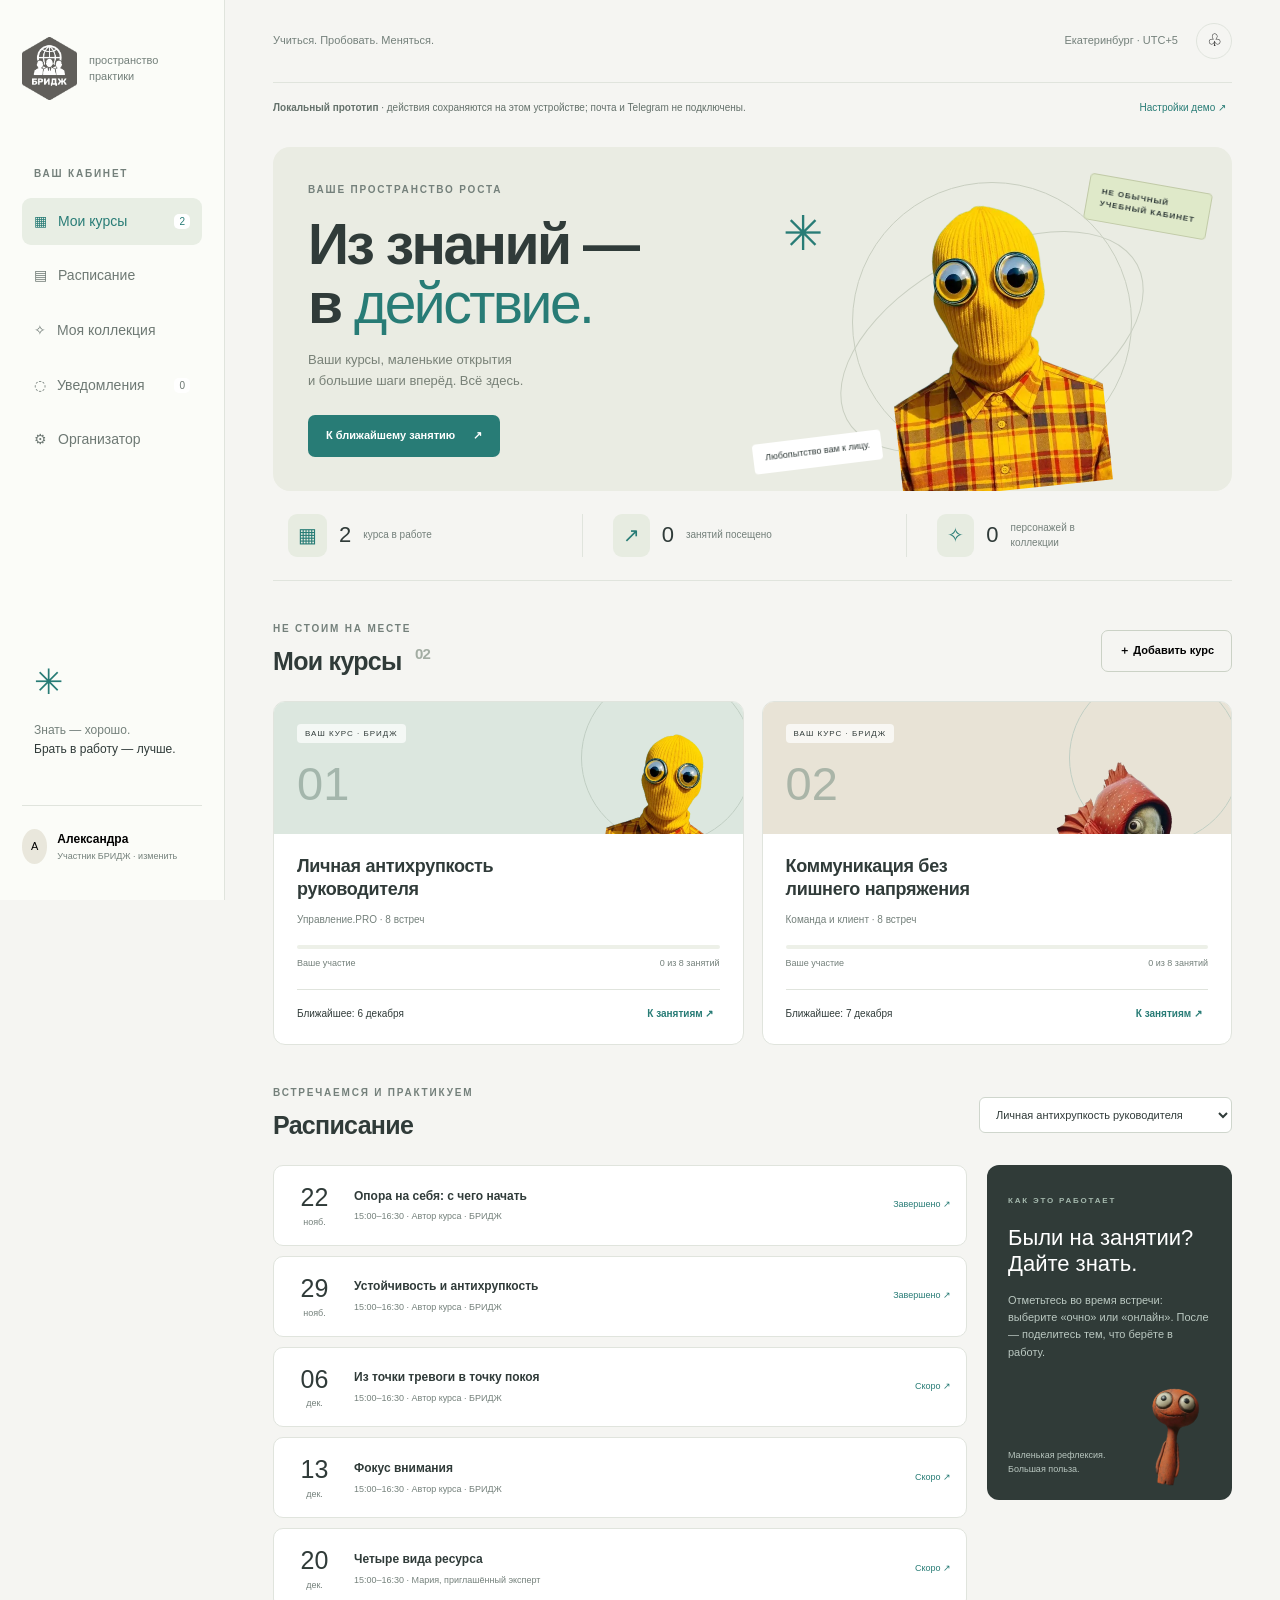
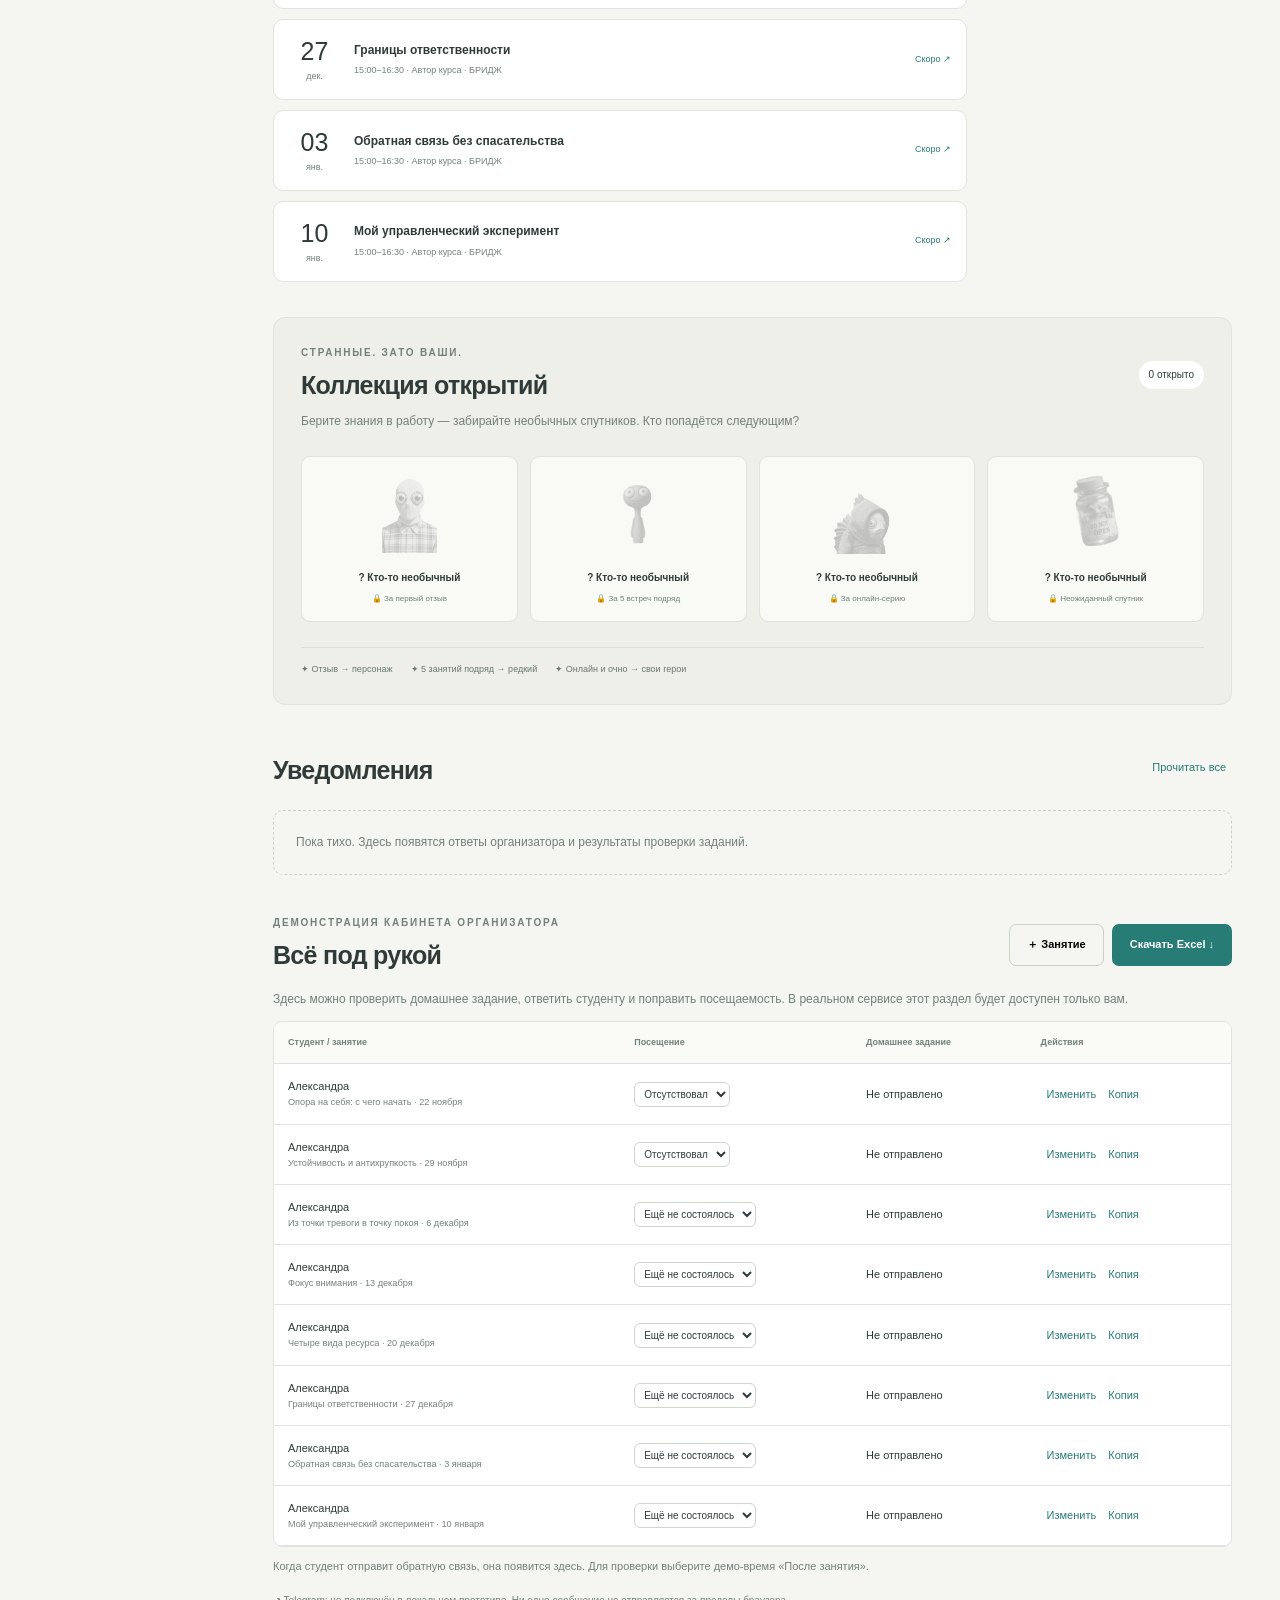
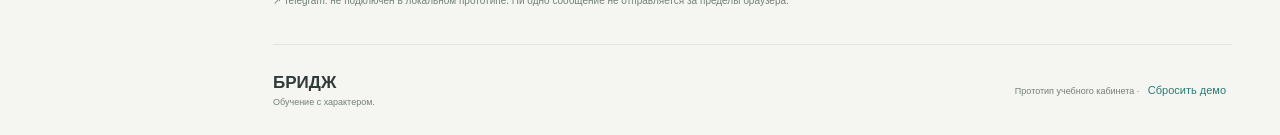
==== index.html @ 8d636d74 "Add BRIDGE learning dashboard demo for GitHub Pages" ====
<!doctype html>
<html lang="ru">
<head><meta charset="utf-8"><meta name="viewport" content="width=device-width, initial-scale=1"><meta name="theme-color" content="#287c76"><title>БРИДЖ — пространство практики</title><link rel="stylesheet" href="style.css"><script src="script.js" defer></script></head>
<body>
<div class="app">
<aside class="sidebar"><a class="brand" href="#courses"><img src="assets/logo.webp" alt="БРИДЖ"><span>пространство<br>практики</span></a><div class="side-label">ВАШ КАБИНЕТ</div><nav aria-label="Основная навигация"><a href="#courses" class="active">▦ <span>Мои курсы</span><span class="nav-count" id="course-count">2</span></a><a href="#schedule">▤ <span>Расписание</span></a><a href="#collection">✧ <span>Моя коллекция</span></a><a href="#notifications">◌ <span>Уведомления</span><span class="nav-count" id="unread-count">0</span></a><a href="#organizer">⚙ <span>Организатор</span></a></nav><div class="side-note"><span class="tiny-star">✳</span><p>Знать — хорошо.<br><strong>Брать в работу — лучше.</strong></p></div><button class="profile" id="profile-button" aria-label="Изменить профиль"><span class="avatar">АС</span><span><strong id="profile-name">Александра</strong><small>Участник БРИДЖ · изменить</small></span></button></aside>
<main>
<header class="topbar"><span>Учиться. Пробовать. Меняться.</span><div><span class="timezone">Екатеринбург · UTC+5</span><button class="icon-button" aria-label="Открыть уведомления" onclick="location.hash='notifications'">♧</button></div></header>
<div class="demo-bar"><span><b>Локальный прототип</b> · действия сохраняются на этом устройстве; почта и Telegram не подключены.</span><button id="demo-settings">Настройки демо ↗</button></div>
<section class="welcome" aria-labelledby="welcome-title"><div><div class="eyebrow">ВАШЕ ПРОСТРАНСТВО РОСТА</div><h1 id="welcome-title">Из знаний —<br>в <span>действие.</span></h1><p>Ваши курсы, маленькие открытия<br>и большие шаги вперёд. Всё здесь.</p><a href="#schedule" id="nearest-lesson" class="button primary">К ближайшему занятию <span>↗</span></a></div><div class="hero-art"><span class="orbit orbit-one"></span><span class="orbit orbit-two"></span><span class="hero-sticker">НЕ ОБЫЧНЫЙ<br>УЧЕБНЫЙ КАБИНЕТ</span><img src="assets/hero.webp" alt="Странный жёлтый персонаж в больших очках"><span class="art-caption">Любопытство вам к лицу.</span><span class="spark">✳</span></div></section>
<section class="stats" aria-label="Ваш прогресс"><div><span class="stat-icon">▦</span><strong id="stat-courses">2</strong><span>курса в работе</span></div><div><span class="stat-icon">↗</span><strong id="stat-attendance">0</strong><span>занятий посещено</span></div><div><span class="stat-icon">✧</span><strong id="stat-rewards">0</strong><span>персонажей в коллекции</span></div></section>
<section id="courses" class="section"><div class="section-heading"><div><div class="eyebrow">НЕ СТОИМ НА МЕСТЕ</div><h2>Мои курсы <span id="heading-count">02</span></h2></div><button class="button outline" id="join-button">＋ Добавить курс</button></div><div class="course-grid" id="course-grid"></div></section>
<section id="schedule" class="section"><div class="section-heading"><div><div class="eyebrow">ВСТРЕЧАЕМСЯ И ПРАКТИКУЕМ</div><h2>Расписание</h2></div><label class="sr-only" for="course-filter">Выберите курс</label><select id="course-filter"></select></div><div class="schedule-layout"><div id="lesson-list" class="lesson-list"></div><aside class="attendance-note"><span class="eyebrow">КАК ЭТО РАБОТАЕТ</span><h3>Были на занятии?<br>Дайте знать.</h3><p>Отметьтесь во время встречи: выберите «очно» или «онлайн». После — поделитесь тем, что берёте в работу.</p><div class="note-bottom"><span>Маленькая рефлексия.<br>Большая польза.</span><img src="assets/observer.webp" alt="Любопытный оранжевый наблюдатель"></div></aside></div></section>
<section id="collection" class="collection section"><div class="section-heading"><div><div class="eyebrow">СТРАННЫЕ. ЗАТО ВАШИ.</div><h2>Коллекция открытий</h2></div><span class="pill" id="collection-count">0 открыто</span></div><p class="section-intro">Берите знания в работу — забирайте необычных спутников. Кто попадётся следующим?</p><div id="reward-grid" class="reward-grid"></div><div class="milestones"><span>✦ Отзыв → персонаж</span><span>✦ 5 занятий подряд → редкий</span><span>✦ Онлайн и очно → свои герои</span></div></section>
<section id="notifications" class="section"><div class="section-heading"><h2>Уведомления</h2><button class="text-button" id="read-all">Прочитать все</button></div><div id="notification-list"></div></section>
<section id="organizer" class="section organizer"><div class="section-heading"><div><div class="eyebrow">ДЕМОНСТРАЦИЯ КАБИНЕТА ОРГАНИЗАТОРА</div><h2>Всё под рукой</h2></div><div class="button-row"><button class="button outline" id="new-lesson">＋ Занятие</button><button class="button primary" id="export-button">Скачать Excel ↓</button></div></div><p class="section-intro">Здесь можно проверить домашнее задание, ответить студенту и поправить посещаемость. В реальном сервисе этот раздел будет доступен только вам.</p><div class="table-wrap"><table><thead><tr><th>Студент / занятие</th><th>Посещение</th><th>Домашнее задание</th><th>Действия</th></tr></thead><tbody id="admin-table"></tbody></table></div><div id="admin-feedback"></div><div class="telegram-note">↗ Telegram: не подключён в локальном прототипе. Ни одно сообщение не отправляется за пределы браузера.</div></section>
<footer><a class="footer-brand" href="#">БРИДЖ<span>Обучение с характером.</span></a><span>Прототип учебного кабинета · <button class="text-button" id="reset-button">Сбросить демо</button></span></footer>
</main></div>
<dialog id="modal"><div class="modal-header"><h2 id="modal-title"></h2><button class="icon-button" id="close-modal" aria-label="Закрыть окно">✕</button></div><div id="modal-content"></div></dialog><div id="toast" role="status" aria-live="polite"></div>
</body></html>
---- style.css ----
:root{--bg:#f5f5f2;--paper:#fff;--ink:#303b39;--muted:#74807b;--line:#e0e4dd;--teal:#287c76;--lime:#dfe9c9;--dark:#303b38}*{box-sizing:border-box}html{scroll-behavior:smooth;scroll-padding-top:25px}body{margin:0;background:var(--bg);color:var(--ink);font-family:Arial,Helvetica,sans-serif;font-size:14px;line-height:1.55}button,input,textarea,select{font:inherit}button,a,select{-webkit-tap-highlight-color:transparent}button,a{touch-action:manipulation}button{cursor:pointer}a{color:inherit;text-decoration:none}button:focus-visible,a:focus-visible,input:focus-visible,select:focus-visible,textarea:focus-visible{outline:3px solid #78bcb5;outline-offset:3px}button:disabled{cursor:not-allowed;opacity:.5}.app{max-width:1600px;margin:auto;display:grid;grid-template-columns:225px minmax(0,1fr)}.sidebar{background:#fbfcf8;border-right:1px solid var(--line);padding:36px 22px;height:100vh;position:sticky;top:0;display:flex;flex-direction:column}.brand{display:flex;align-items:center;gap:12px;margin-bottom:65px}.brand img{width:55px;height:65px;object-fit:contain}.brand span{font-size:11px;line-height:1.4;color:var(--muted)}.side-label,.eyebrow{font-size:10px;font-weight:700;letter-spacing:1.8px;color:var(--muted)}.side-label{padding-left:12px;margin-bottom:16px}nav{display:grid;gap:7px}nav a{padding:13px 12px;border-radius:9px;display:flex;align-items:center;gap:11px;color:#6e7974}nav a:hover,nav a.active{background:#e8eeE4;color:var(--teal)}.nav-count{font-size:10px;border-radius:5px;background:#fff;padding:0 5px;margin-left:auto}.side-note{margin-top:auto;padding:35px 12px;color:var(--muted);font-size:12px}.tiny-star{font-size:35px;color:var(--teal)}.side-note strong{color:var(--ink);font-weight:500}.profile{background:none;border:0;border-top:1px solid var(--line);padding:22px 0 0;display:flex;gap:10px;text-align:left;align-items:center}.avatar{background:#e9e7dc;border-radius:50%;padding:9px;font-size:11px}.profile strong{font-size:12px}.profile small{display:block;color:var(--muted);font-size:9px}main{padding:0 48px;min-width:0}.topbar{height:83px;display:flex;align-items:center;justify-content:space-between;border-bottom:1px solid var(--line);font-size:11px;color:var(--muted)}.topbar>div{display:flex;align-items:center;gap:18px}.icon-button{border:1px solid var(--line);background:transparent;width:36px;height:36px;border-radius:50%;font-size:17px}.demo-bar{margin-top:16px;display:flex;gap:10px;justify-content:space-between;align-items:center;font-size:10px;color:#64716b}.demo-bar button{border:0;background:none;color:var(--teal);font-size:10px;white-space:nowrap}.welcome{margin-top:30px;display:grid;grid-template-columns:1fr 1fr;min-height:330px;border-radius:17px;background:#eaece3;overflow:hidden}.welcome>div:first-child{padding:35px 0 34px 35px;z-index:1}h1{font-size:57px;line-height:1.03;letter-spacing:-2.5px;margin:18px 0}h1 span{font-weight:400;color:var(--teal)}.welcome p{font-size:13px;color:#788177;margin-bottom:24px}.button{min-height:42px;padding:11px 17px;display:inline-flex;align-items:center;justify-content:center;gap:18px;border-radius:7px;border:1px solid transparent;font-weight:600;font-size:11px;transition:.15s}.button:hover{transform:translateY(-1px);filter:brightness(.96)}.primary{background:var(--teal);color:white}.outline{border-color:#cbd2c6;background:transparent}.hero-art{position:relative;min-width:0;display:flex;align-items:flex-end;justify-content:center;isolation:isolate}.hero-art img{height:315px;max-width:90%;object-fit:contain;position:relative;z-index:1;transform:rotate(-6deg)}.orbit{position:absolute;width:280px;height:280px;border:1px solid #c8cec0;border-radius:50%;top:35px;left:50%;transform:translateX(-50%)}.orbit-two{width:330px;height:180px;top:105px;transform:translateX(-50%) rotate(-28deg)}.hero-sticker{position:absolute;top:36px;right:22px;transform:rotate(10deg);background:var(--lime);padding:10px 13px;font-size:8px;font-weight:bold;letter-spacing:1px;z-index:2;border:1px solid #c1caa7;border-radius:4px}.art-caption{position:absolute;bottom:24px;left:0;z-index:2;background:white;padding:8px 12px;transform:rotate(-7deg);font-size:9px;border-radius:4px}.spark{position:absolute;left:30px;top:50px;font-size:48px;color:var(--teal)}.stats{display:grid;grid-template-columns:repeat(3,1fr);gap:15px;padding:23px 0;border-bottom:1px solid var(--line)}.stats>div{display:flex;gap:12px;align-items:center;border-right:1px solid var(--line);padding-left:15px}.stats>div:last-child{border:0}.stat-icon{background:#e7ece1;color:var(--teal);padding:6px 10px;border-radius:9px;font-size:20px}.stats strong{font-size:22px;font-weight:500}.stats>div>span:last-child{font-size:10px;color:var(--muted);max-width:100px}.section{padding-top:40px;scroll-margin-top:15px}.section-heading{display:flex;justify-content:space-between;align-items:center;gap:15px;margin-bottom:20px}.section-heading h2{margin:6px 0 0;font-size:25px;letter-spacing:-.7px;font-weight:600}.section-heading h2 span{color:#a3ada3;font-size:15px;vertical-align:top;margin-left:7px}.course-grid{display:grid;grid-template-columns:repeat(2,minmax(0,1fr));gap:18px}.course-card{background:var(--paper);border:1px solid var(--line);border-radius:12px;overflow:hidden}.course-visual{position:relative;height:132px;background:#dce7df;overflow:hidden;padding:19px 23px}.course-visual.sand{background:#e8e3d6}.course-visual img{height:170px;position:absolute;right:18px;top:16px;transform:rotate(9deg)}.course-visual:before{content:'';position:absolute;width:170px;height:170px;border:1px solid #c0cec3;border-radius:50%;right:-10px;top:-30px}.course-tag{background:#ffffffb3;font-size:8px;letter-spacing:1px;padding:5px 8px;border-radius:4px;position:relative}.course-number{font-size:47px;font-weight:400;line-height:1;color:#6d877b;margin-top:17px;opacity:.5}.course-body{padding:21px 23px}.course-body h3{font-size:18px;line-height:1.3;max-width:240px;margin:0 0 8px;letter-spacing:-.3px}.course-body p{color:var(--muted);font-size:10px}.progress-line{height:4px;background:#edf0e8;border-radius:4px;margin:18px 0 8px}.progress-line span{height:100%;background:var(--teal);display:block;border-radius:4px}.progress-caption{display:flex;justify-content:space-between;font-size:9px;color:var(--muted)}.course-footer{border-top:1px solid var(--line);margin-top:18px;padding-top:15px;display:flex;justify-content:space-between;align-items:center;font-size:10px}.course-footer button{border:0;background:none;color:var(--teal);font-weight:bold}.schedule-layout{display:grid;grid-template-columns:1fr 245px;gap:20px}.lesson-list{display:grid;align-content:start;gap:10px}.lesson-row{display:grid;grid-template-columns:51px 1fr auto;gap:14px;align-items:center;padding:17px 15px;background:white;border:1px solid var(--line);border-radius:10px;cursor:pointer;text-align:left;width:100%;color:var(--ink)}.lesson-row:hover{border-color:#7fa99c}.date-box{text-align:center;line-height:1.15}.date-box strong{font-size:25px;font-weight:500;display:block}.date-box span{font-size:9px;color:var(--muted)}.lesson-title{font-size:12px;font-weight:600;display:block}.lesson-meta{display:block;color:var(--muted);font-size:9px;margin-top:5px}.lesson-state{color:var(--teal);font-size:9px;text-align:right}.attendance-note{background:#303b38;color:white;border-radius:12px;padding:23px 21px;overflow:hidden}.attendance-note .eyebrow{color:#a4b8ad;font-size:8px}.attendance-note h3{font-size:22px;line-height:1.2;font-weight:500;margin:15px 0}.attendance-note p{font-size:11px;color:#bac8c1;max-width:210px}.note-bottom{display:flex;align-items:flex-end;justify-content:space-between;margin-top:25px;font-size:9px;color:#b8c6bf;height:91px}.note-bottom img{height:135px;margin-bottom:-24px;transform:rotate(9deg)}select,input,textarea{border:1px solid #cfd6cd;border-radius:6px;background:white;padding:10px 12px;color:var(--ink);max-width:100%}select{font-size:11px}.section-intro{font-size:12px;color:var(--muted);margin-top:-5px}.collection{margin-top:35px;padding:27px;border:1px solid var(--line);border-radius:12px;background:#eeefe8}.collection .section-heading{margin-bottom:12px}.pill{font-size:10px;background:white;padding:6px 10px;border-radius:20px}.reward-grid{display:grid;grid-template-columns:repeat(4,minmax(0,1fr));gap:12px;margin:25px 0}.reward-card{text-align:center;background:#ffffffa3;border:1px solid #e0e3d7;border-radius:9px;padding:14px 7px}.reward-card img{height:83px;max-width:100%;object-fit:contain}.reward-card.locked img{filter:grayscale(1);opacity:.25}.reward-card strong{display:block;font-size:10px;margin-top:10px}.reward-card small{font-size:8px;color:var(--muted)}.milestones{border-top:1px solid #d9dece;padding-top:15px;display:flex;gap:18px;font-size:9px;color:#6b786c;flex-wrap:wrap}.text-button{border:0;background:none;color:var(--teal);font-size:11px;padding:6px}.notification{padding:15px;border:1px solid var(--line);background:white;border-radius:9px;margin-bottom:8px;font-size:12px}.notification.unread{border-left:3px solid var(--teal)}.empty{border:1px dashed #cbd3c7;border-radius:10px;padding:22px;color:var(--muted);font-size:12px}.organizer{padding-bottom:35px}.button-row{display:flex;gap:8px;flex-wrap:wrap}.table-wrap{overflow:auto;background:white;border:1px solid var(--line);border-radius:9px}table{border-collapse:collapse;width:100%;font-size:11px;min-width:580px}th,td{text-align:left;padding:14px;border-bottom:1px solid var(--line)}th{font-size:9px;color:var(--muted);background:#fafbf7}td small{display:block;color:var(--muted)}td select{padding:5px;font-size:10px}.telegram-note{font-size:10px;color:var(--muted);margin-top:18px}.admin-review{border:1px solid var(--line);background:white;border-radius:9px;padding:18px;margin-top:15px}.admin-review h4{margin:0 0 10px}.admin-review p{white-space:pre-wrap;font-size:12px}.answer-form{display:flex;gap:8px;margin-top:12px}.answer-form input{flex:1;min-width:0}footer{border-top:1px solid var(--line);padding:25px 0;display:flex;justify-content:space-between;align-items:center;font-size:9px;color:var(--muted)}.footer-brand{font-weight:bold;color:var(--ink);font-size:17px}.footer-brand span{display:block;font-weight:400;font-size:9px;color:var(--muted)}dialog{border:0;border-radius:15px;padding:26px;width:min(760px,94vw);max-height:90dvh;overflow:auto;color:var(--ink);box-shadow:0 20px 100px #132a2a33}dialog::backdrop{background:#20363299;backdrop-filter:blur(4px)}.modal-header{display:flex;align-items:flex-start;justify-content:space-between;gap:15px}.modal-header h2{font-size:24px;line-height:1.2;margin:0 0 20px}.field{display:grid;gap:6px;margin-bottom:15px;font-size:12px}.field input,.field textarea,.field select{width:100%}textarea{min-height:95px;resize:vertical}.form-grid{display:grid;grid-template-columns:1fr 1fr;gap:0 15px}.form-hint{color:var(--muted);font-size:11px}.lesson-banner{display:flex;align-items:center;justify-content:space-between;background:#e9eee4;border-radius:10px;padding:18px;gap:15px;margin-bottom:18px}.lesson-banner img{height:95px;max-width:30%;object-fit:contain}.lesson-banner p{margin:5px 0;font-size:12px}.modal-section{border-top:1px solid var(--line);padding-top:20px;margin-top:22px}.modal-section h3{margin:0 0 12px;font-size:18px}.notice{background:#e8eee4;padding:12px;border-radius:7px;font-size:12px}.choices{display:grid;grid-template-columns:1fr 1fr;gap:10px;margin:12px 0}.choice{display:flex;align-items:center;gap:10px;border:2px solid var(--line);padding:14px;border-radius:9px;font-size:12px;cursor:pointer}.choice:has(input:checked){border-color:var(--teal);background:#edf5ef}.choice small{display:block;font-size:10px;color:var(--muted)}.choice input{accent-color:var(--teal);flex-shrink:0}fieldset{border:0;padding:0;margin:0}legend{font-size:13px;font-weight:600}.review-body{white-space:pre-wrap;font-size:12px}.reply{padding:12px;border-left:2px solid var(--teal);background:#f1f5ee;margin:10px 0;font-size:12px;white-space:pre-wrap}.success{color:var(--teal)}#toast{position:fixed;bottom:24px;left:50%;transform:translate(-50%,20px);background:var(--dark);color:white;padding:13px 20px;border-radius:8px;z-index:5;opacity:0;pointer-events:none;transition:.2s;max-width:90vw;font-size:12px}#toast.show{opacity:1;transform:translate(-50%,0)}.sr-only{position:absolute;width:1px;height:1px;overflow:hidden;clip:rect(0,0,0,0)}
@media(min-width:1450px){main{padding:0 65px}.welcome{min-height:390px}.hero-art img{height:365px}.welcome>div:first-child{padding-top:43px}h1{font-size:68px}}
@media(max-width:1100px){.app{grid-template-columns:185px 1fr}.sidebar{padding:25px 14px}main{padding:0 27px}.schedule-layout{grid-template-columns:1fr}.attendance-note{display:none}h1{font-size:49px}.hero-art img{height:285px}.hero-sticker{right:9px;font-size:7px}.spark{left:0}.stats>div{padding-left:0;gap:8px}.stats>div>span:last-child{font-size:9px}}
@media(max-width:760px){.app{display:block}.sidebar{height:auto;position:relative;padding:12px 18px;border:0;border-bottom:1px solid var(--line)}.brand{margin:0;gap:8px}.brand img{width:35px;height:41px}.brand span{font-size:9px}.side-label,.side-note,.profile{display:none}nav{display:flex;margin:13px -4px 0;gap:3px;overflow-x:auto}nav a{white-space:nowrap;font-size:10px;gap:5px;padding:9px 8px}nav a:last-child{margin-left:auto}.nav-count{display:none}main{padding:0 18px}.topbar{height:49px;font-size:9px}.topbar .icon-button{display:none}.timezone{font-size:8px}.demo-bar{font-size:9px;align-items:flex-start}.demo-bar button{font-size:9px;white-space:normal;min-width:75px}.welcome{margin-top:20px;min-height:296px;grid-template-columns:1.15fr 1fr}.welcome>div:first-child{padding:25px 0 25px 20px}.eyebrow{font-size:8px;letter-spacing:1.2px}h1{font-size:40px;letter-spacing:-1.6px}.welcome p{font-size:11px}.welcome .button{padding:10px 12px;font-size:10px;gap:9px}.hero-art img{height:218px;max-width:115%;margin-right:5px}.orbit{width:170px;height:210px;top:60px}.orbit-two{width:210px;height:120px;top:110px}.hero-sticker{top:34px;right:10px;font-size:6px;padding:7px;letter-spacing:.5px}.spark{left:2px;top:85px;font-size:30px}.art-caption{font-size:7px;left:-9px;bottom:16px;padding:6px}.stats{gap:7px;padding:17px 0}.stat-icon{display:none}.stats strong{font-size:23px}.stats>div{gap:7px}.stats>div>span:last-child{font-size:9px}.section{padding-top:29px}.section-heading{gap:8px;align-items:center}.section-heading h2{font-size:23px}.section-heading .button{font-size:10px;padding:9px 10px;gap:5px;min-height:38px}.course-grid{gap:12px}.course-visual{height:105px;padding:14px}.course-visual img{height:133px;right:0}.course-tag{font-size:6px;padding:4px}.course-number{font-size:35px;margin-top:14px}.course-body{padding:15px 13px}.course-body h3{font-size:15px}.course-body p{font-size:9px}.course-footer{font-size:8px;gap:5px}.course-footer button{font-size:9px}.course-footer>span{max-width:60px}.progress-caption{font-size:8px}.lesson-row{padding:14px 10px;gap:9px;grid-template-columns:39px 1fr auto}.lesson-title{font-size:11px}.lesson-state{font-size:8px;max-width:65px}.lesson-meta{font-size:8px}.date-box strong{font-size:23px}#course-filter{max-width:150px;font-size:10px}.collection{padding:20px 15px;margin-top:27px}.collection .section-heading h2{font-size:21px}.reward-grid{grid-template-columns:repeat(2,1fr)}.reward-card img{height:100px}.reward-card strong{font-size:11px}.reward-card small{font-size:9px}.milestones{font-size:9px;gap:9px}.section-intro{font-size:11px}.organizer .section-heading{align-items:flex-start;flex-direction:column}.organizer .button-row{width:100%}.organizer .button-row .button{flex:1}footer{gap:15px}.choices,.form-grid{grid-template-columns:1fr}dialog{padding:20px 16px}.modal-header h2{font-size:21px}.answer-form{flex-wrap:wrap}.hero-art{overflow:visible}.lesson-banner{padding:12px}}
@media(prefers-reduced-motion:reduce){html{scroll-behavior:auto}*{transition:none!important}}
.attendance-note{align-self:start;min-height:310px}
@media(max-width:760px){
 .welcome{display:block;position:relative;min-height:340px}
 .welcome>div:first-child{padding:25px 20px 32px;position:relative}
 .welcome h1{font-size:39px;max-width:100%;line-height:1.08}
 .welcome p{max-width:175px;font-size:11px;margin-top:18px;margin-bottom:25px}
 .hero-art{position:absolute;bottom:0;right:0;width:155px;height:185px}
 .hero-art img{height:185px;max-width:100%;margin:0;transform:rotate(-6deg)}
 .orbit{width:170px;height:170px;top:-40px}.orbit-two{width:190px;height:90px;top:0}
 .hero-sticker{top:-29px;right:9px}.spark{left:18px;top:-25px;font-size:26px}.art-caption{display:none}
 .profile{display:flex;position:absolute;right:18px;top:13px;border:0;padding:0;gap:0}.profile>span:last-child{display:none}.avatar{padding:11px}
 nav a{min-height:40px}.hero-art .hero-sticker{font-size:5px}
}
@media(max-width:360px){.welcome h1{font-size:33px}.hero-art{width:120px}.hero-art img{height:160px}.welcome .button{font-size:9px;padding:9px;gap:4px}.welcome p{max-width:150px}}
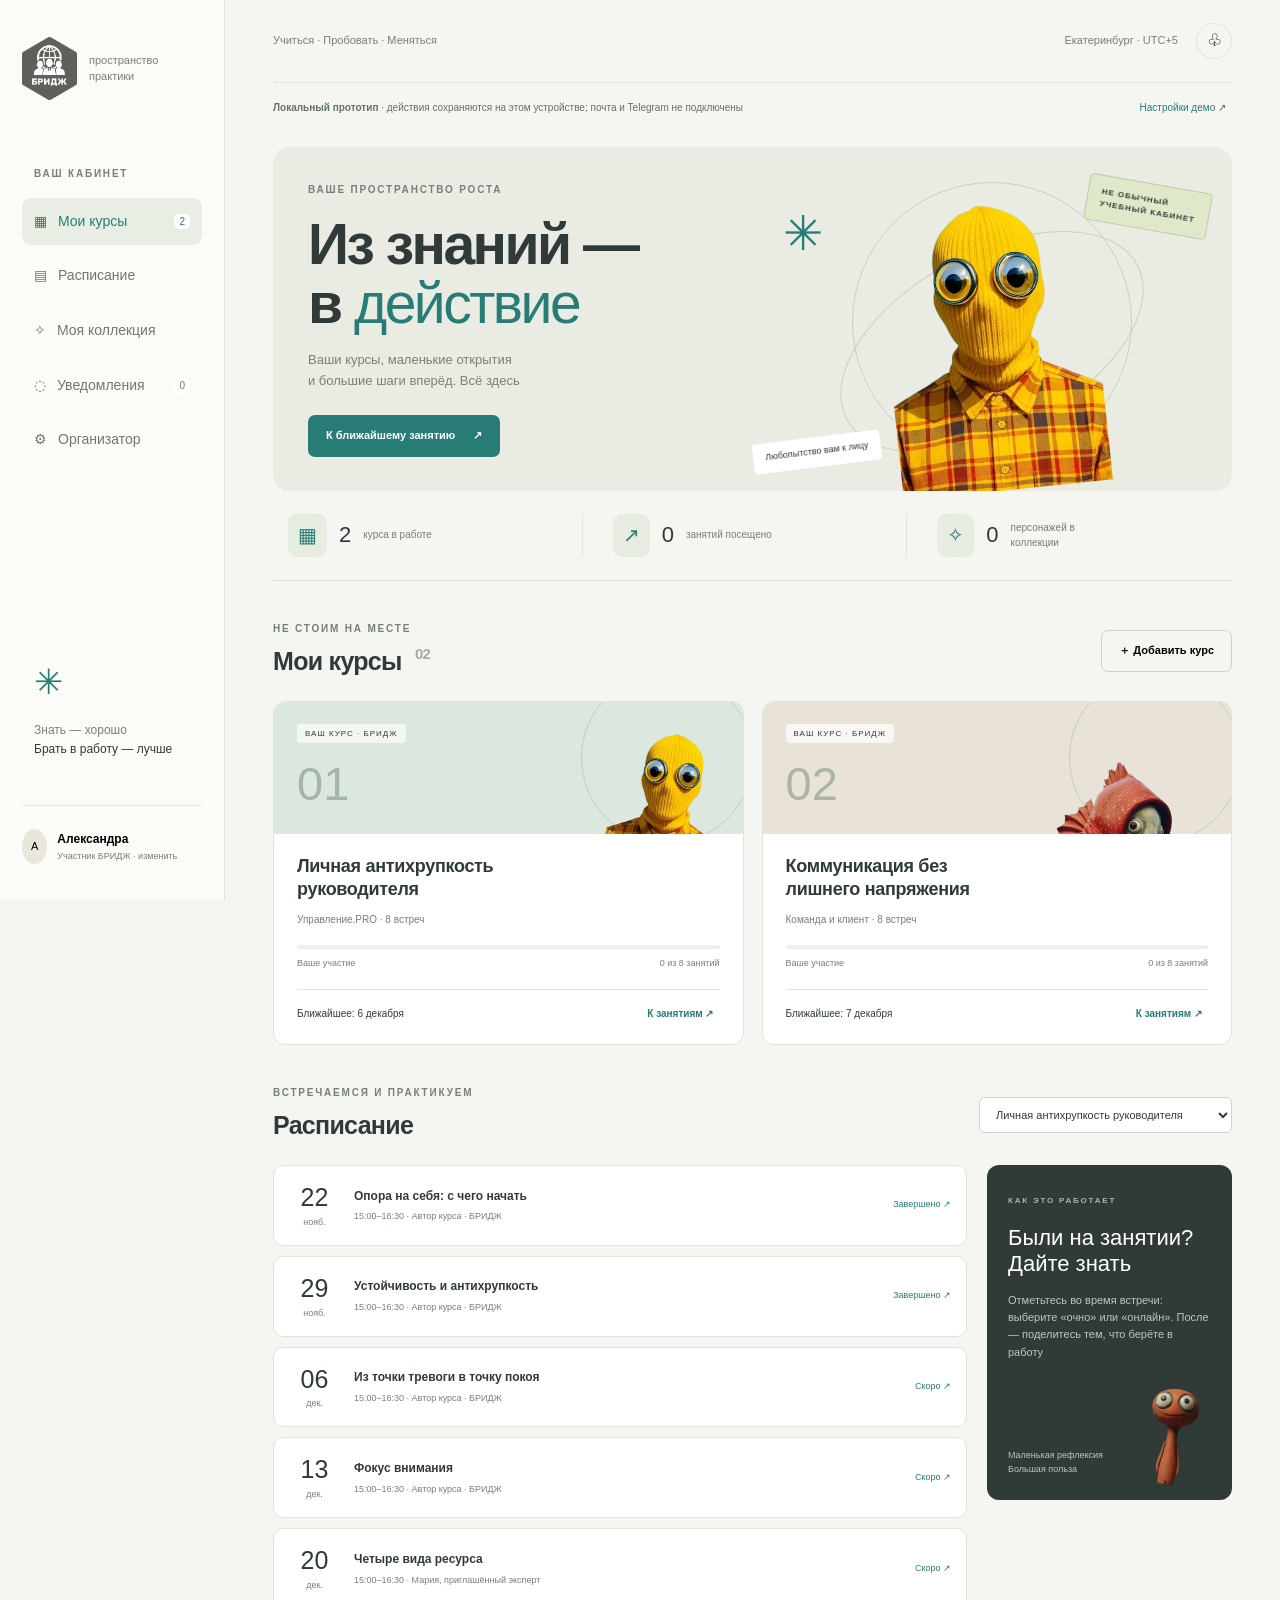
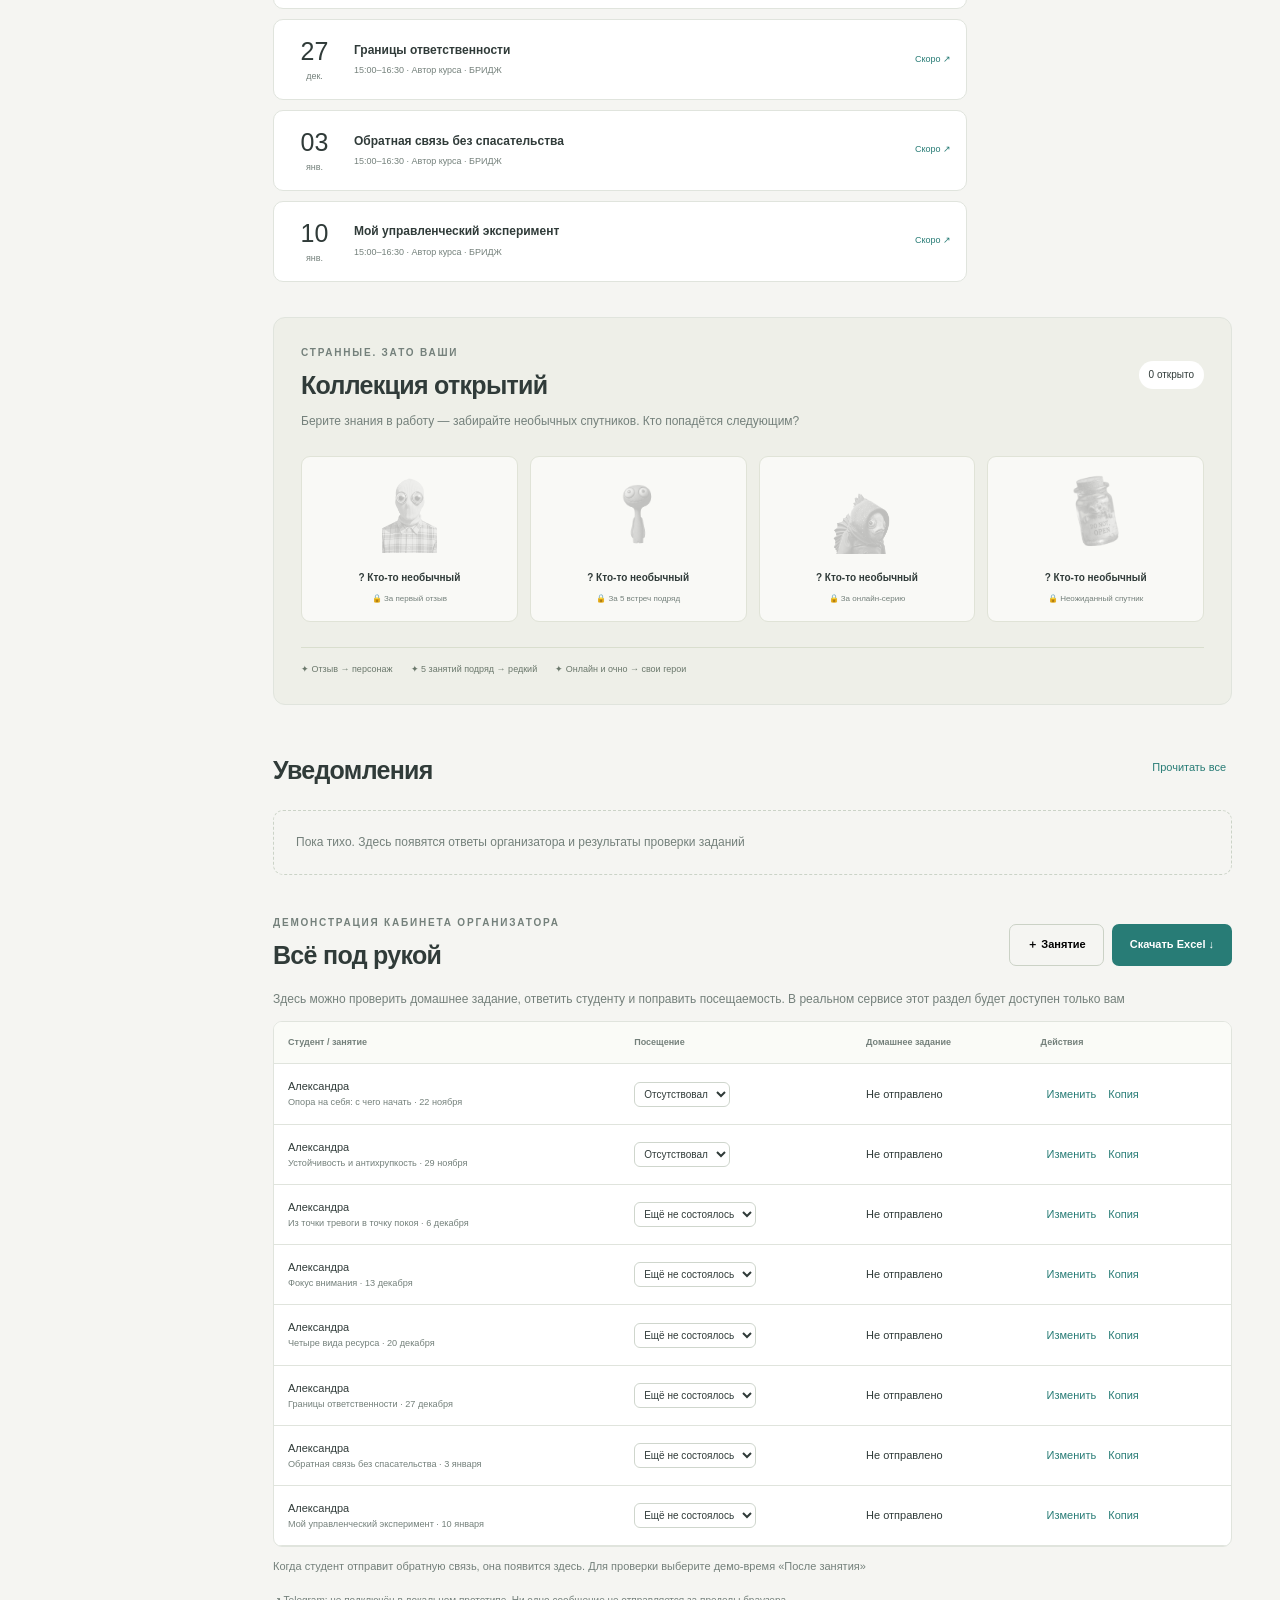
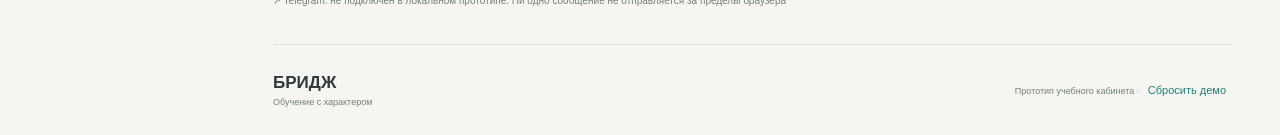
==== commit 0bac598f: "Remove terminal periods from interface copy" ====
--- a/index.html
+++ b/index.html
@@ -3,18 +3,18 @@
 <head><meta charset="utf-8"><meta name="viewport" content="width=device-width, initial-scale=1"><meta name="theme-color" content="#287c76"><title>БРИДЖ — пространство практики</title><link rel="stylesheet" href="style.css"><script src="script.js" defer></script></head>
 <body>
 <div class="app">
-<aside class="sidebar"><a class="brand" href="#courses"><img src="assets/logo.webp" alt="БРИДЖ"><span>пространство<br>практики</span></a><div class="side-label">ВАШ КАБИНЕТ</div><nav aria-label="Основная навигация"><a href="#courses" class="active">▦ <span>Мои курсы</span><span class="nav-count" id="course-count">2</span></a><a href="#schedule">▤ <span>Расписание</span></a><a href="#collection">✧ <span>Моя коллекция</span></a><a href="#notifications">◌ <span>Уведомления</span><span class="nav-count" id="unread-count">0</span></a><a href="#organizer">⚙ <span>Организатор</span></a></nav><div class="side-note"><span class="tiny-star">✳</span><p>Знать — хорошо.<br><strong>Брать в работу — лучше.</strong></p></div><button class="profile" id="profile-button" aria-label="Изменить профиль"><span class="avatar">АС</span><span><strong id="profile-name">Александра</strong><small>Участник БРИДЖ · изменить</small></span></button></aside>
+<aside class="sidebar"><a class="brand" href="#courses"><img src="assets/logo.webp" alt="БРИДЖ"><span>пространство<br>практики</span></a><div class="side-label">ВАШ КАБИНЕТ</div><nav aria-label="Основная навигация"><a href="#courses" class="active">▦ <span>Мои курсы</span><span class="nav-count" id="course-count">2</span></a><a href="#schedule">▤ <span>Расписание</span></a><a href="#collection">✧ <span>Моя коллекция</span></a><a href="#notifications">◌ <span>Уведомления</span><span class="nav-count" id="unread-count">0</span></a><a href="#organizer">⚙ <span>Организатор</span></a></nav><div class="side-note"><span class="tiny-star">✳</span><p>Знать — хорошо<br><strong>Брать в работу — лучше</strong></p></div><button class="profile" id="profile-button" aria-label="Изменить профиль"><span class="avatar">АС</span><span><strong id="profile-name">Александра</strong><small>Участник БРИДЖ · изменить</small></span></button></aside>
 <main>
-<header class="topbar"><span>Учиться. Пробовать. Меняться.</span><div><span class="timezone">Екатеринбург · UTC+5</span><button class="icon-button" aria-label="Открыть уведомления" onclick="location.hash='notifications'">♧</button></div></header>
-<div class="demo-bar"><span><b>Локальный прототип</b> · действия сохраняются на этом устройстве; почта и Telegram не подключены.</span><button id="demo-settings">Настройки демо ↗</button></div>
-<section class="welcome" aria-labelledby="welcome-title"><div><div class="eyebrow">ВАШЕ ПРОСТРАНСТВО РОСТА</div><h1 id="welcome-title">Из знаний —<br>в <span>действие.</span></h1><p>Ваши курсы, маленькие открытия<br>и большие шаги вперёд. Всё здесь.</p><a href="#schedule" id="nearest-lesson" class="button primary">К ближайшему занятию <span>↗</span></a></div><div class="hero-art"><span class="orbit orbit-one"></span><span class="orbit orbit-two"></span><span class="hero-sticker">НЕ ОБЫЧНЫЙ<br>УЧЕБНЫЙ КАБИНЕТ</span><img src="assets/hero.webp" alt="Странный жёлтый персонаж в больших очках"><span class="art-caption">Любопытство вам к лицу.</span><span class="spark">✳</span></div></section>
+<header class="topbar"><span>Учиться · Пробовать · Меняться</span><div><span class="timezone">Екатеринбург · UTC+5</span><button class="icon-button" aria-label="Открыть уведомления" onclick="location.hash='notifications'">♧</button></div></header>
+<div class="demo-bar"><span><b>Локальный прототип</b> · действия сохраняются на этом устройстве; почта и Telegram не подключены</span><button id="demo-settings">Настройки демо ↗</button></div>
+<section class="welcome" aria-labelledby="welcome-title"><div><div class="eyebrow">ВАШЕ ПРОСТРАНСТВО РОСТА</div><h1 id="welcome-title">Из знаний —<br>в <span>действие</span></h1><p>Ваши курсы, маленькие открытия<br>и большие шаги вперёд. Всё здесь</p><a href="#schedule" id="nearest-lesson" class="button primary">К ближайшему занятию <span>↗</span></a></div><div class="hero-art"><span class="orbit orbit-one"></span><span class="orbit orbit-two"></span><span class="hero-sticker">НЕ ОБЫЧНЫЙ<br>УЧЕБНЫЙ КАБИНЕТ</span><img src="assets/hero.webp" alt="Странный жёлтый персонаж в больших очках"><span class="art-caption">Любопытство вам к лицу</span><span class="spark">✳</span></div></section>
 <section class="stats" aria-label="Ваш прогресс"><div><span class="stat-icon">▦</span><strong id="stat-courses">2</strong><span>курса в работе</span></div><div><span class="stat-icon">↗</span><strong id="stat-attendance">0</strong><span>занятий посещено</span></div><div><span class="stat-icon">✧</span><strong id="stat-rewards">0</strong><span>персонажей в коллекции</span></div></section>
 <section id="courses" class="section"><div class="section-heading"><div><div class="eyebrow">НЕ СТОИМ НА МЕСТЕ</div><h2>Мои курсы <span id="heading-count">02</span></h2></div><button class="button outline" id="join-button">＋ Добавить курс</button></div><div class="course-grid" id="course-grid"></div></section>
-<section id="schedule" class="section"><div class="section-heading"><div><div class="eyebrow">ВСТРЕЧАЕМСЯ И ПРАКТИКУЕМ</div><h2>Расписание</h2></div><label class="sr-only" for="course-filter">Выберите курс</label><select id="course-filter"></select></div><div class="schedule-layout"><div id="lesson-list" class="lesson-list"></div><aside class="attendance-note"><span class="eyebrow">КАК ЭТО РАБОТАЕТ</span><h3>Были на занятии?<br>Дайте знать.</h3><p>Отметьтесь во время встречи: выберите «очно» или «онлайн». После — поделитесь тем, что берёте в работу.</p><div class="note-bottom"><span>Маленькая рефлексия.<br>Большая польза.</span><img src="assets/observer.webp" alt="Любопытный оранжевый наблюдатель"></div></aside></div></section>
-<section id="collection" class="collection section"><div class="section-heading"><div><div class="eyebrow">СТРАННЫЕ. ЗАТО ВАШИ.</div><h2>Коллекция открытий</h2></div><span class="pill" id="collection-count">0 открыто</span></div><p class="section-intro">Берите знания в работу — забирайте необычных спутников. Кто попадётся следующим?</p><div id="reward-grid" class="reward-grid"></div><div class="milestones"><span>✦ Отзыв → персонаж</span><span>✦ 5 занятий подряд → редкий</span><span>✦ Онлайн и очно → свои герои</span></div></section>
+<section id="schedule" class="section"><div class="section-heading"><div><div class="eyebrow">ВСТРЕЧАЕМСЯ И ПРАКТИКУЕМ</div><h2>Расписание</h2></div><label class="sr-only" for="course-filter">Выберите курс</label><select id="course-filter"></select></div><div class="schedule-layout"><div id="lesson-list" class="lesson-list"></div><aside class="attendance-note"><span class="eyebrow">КАК ЭТО РАБОТАЕТ</span><h3>Были на занятии?<br>Дайте знать</h3><p>Отметьтесь во время встречи: выберите «очно» или «онлайн». После — поделитесь тем, что берёте в работу</p><div class="note-bottom"><span>Маленькая рефлексия<br>Большая польза</span><img src="assets/observer.webp" alt="Любопытный оранжевый наблюдатель"></div></aside></div></section>
+<section id="collection" class="collection section"><div class="section-heading"><div><div class="eyebrow">СТРАННЫЕ. ЗАТО ВАШИ</div><h2>Коллекция открытий</h2></div><span class="pill" id="collection-count">0 открыто</span></div><p class="section-intro">Берите знания в работу — забирайте необычных спутников. Кто попадётся следующим?</p><div id="reward-grid" class="reward-grid"></div><div class="milestones"><span>✦ Отзыв → персонаж</span><span>✦ 5 занятий подряд → редкий</span><span>✦ Онлайн и очно → свои герои</span></div></section>
 <section id="notifications" class="section"><div class="section-heading"><h2>Уведомления</h2><button class="text-button" id="read-all">Прочитать все</button></div><div id="notification-list"></div></section>
-<section id="organizer" class="section organizer"><div class="section-heading"><div><div class="eyebrow">ДЕМОНСТРАЦИЯ КАБИНЕТА ОРГАНИЗАТОРА</div><h2>Всё под рукой</h2></div><div class="button-row"><button class="button outline" id="new-lesson">＋ Занятие</button><button class="button primary" id="export-button">Скачать Excel ↓</button></div></div><p class="section-intro">Здесь можно проверить домашнее задание, ответить студенту и поправить посещаемость. В реальном сервисе этот раздел будет доступен только вам.</p><div class="table-wrap"><table><thead><tr><th>Студент / занятие</th><th>Посещение</th><th>Домашнее задание</th><th>Действия</th></tr></thead><tbody id="admin-table"></tbody></table></div><div id="admin-feedback"></div><div class="telegram-note">↗ Telegram: не подключён в локальном прототипе. Ни одно сообщение не отправляется за пределы браузера.</div></section>
-<footer><a class="footer-brand" href="#">БРИДЖ<span>Обучение с характером.</span></a><span>Прототип учебного кабинета · <button class="text-button" id="reset-button">Сбросить демо</button></span></footer>
+<section id="organizer" class="section organizer"><div class="section-heading"><div><div class="eyebrow">ДЕМОНСТРАЦИЯ КАБИНЕТА ОРГАНИЗАТОРА</div><h2>Всё под рукой</h2></div><div class="button-row"><button class="button outline" id="new-lesson">＋ Занятие</button><button class="button primary" id="export-button">Скачать Excel ↓</button></div></div><p class="section-intro">Здесь можно проверить домашнее задание, ответить студенту и поправить посещаемость. В реальном сервисе этот раздел будет доступен только вам</p><div class="table-wrap"><table><thead><tr><th>Студент / занятие</th><th>Посещение</th><th>Домашнее задание</th><th>Действия</th></tr></thead><tbody id="admin-table"></tbody></table></div><div id="admin-feedback"></div><div class="telegram-note">↗ Telegram: не подключён в локальном прототипе. Ни одно сообщение не отправляется за пределы браузера</div></section>
+<footer><a class="footer-brand" href="#">БРИДЖ<span>Обучение с характером</span></a><span>Прототип учебного кабинета · <button class="text-button" id="reset-button">Сбросить демо</button></span></footer>
 </main></div>
 <dialog id="modal"><div class="modal-header"><h2 id="modal-title"></h2><button class="icon-button" id="close-modal" aria-label="Закрыть окно">✕</button></div><div id="modal-content"></div></dialog><div id="toast" role="status" aria-live="polite"></div>
 </body></html>
